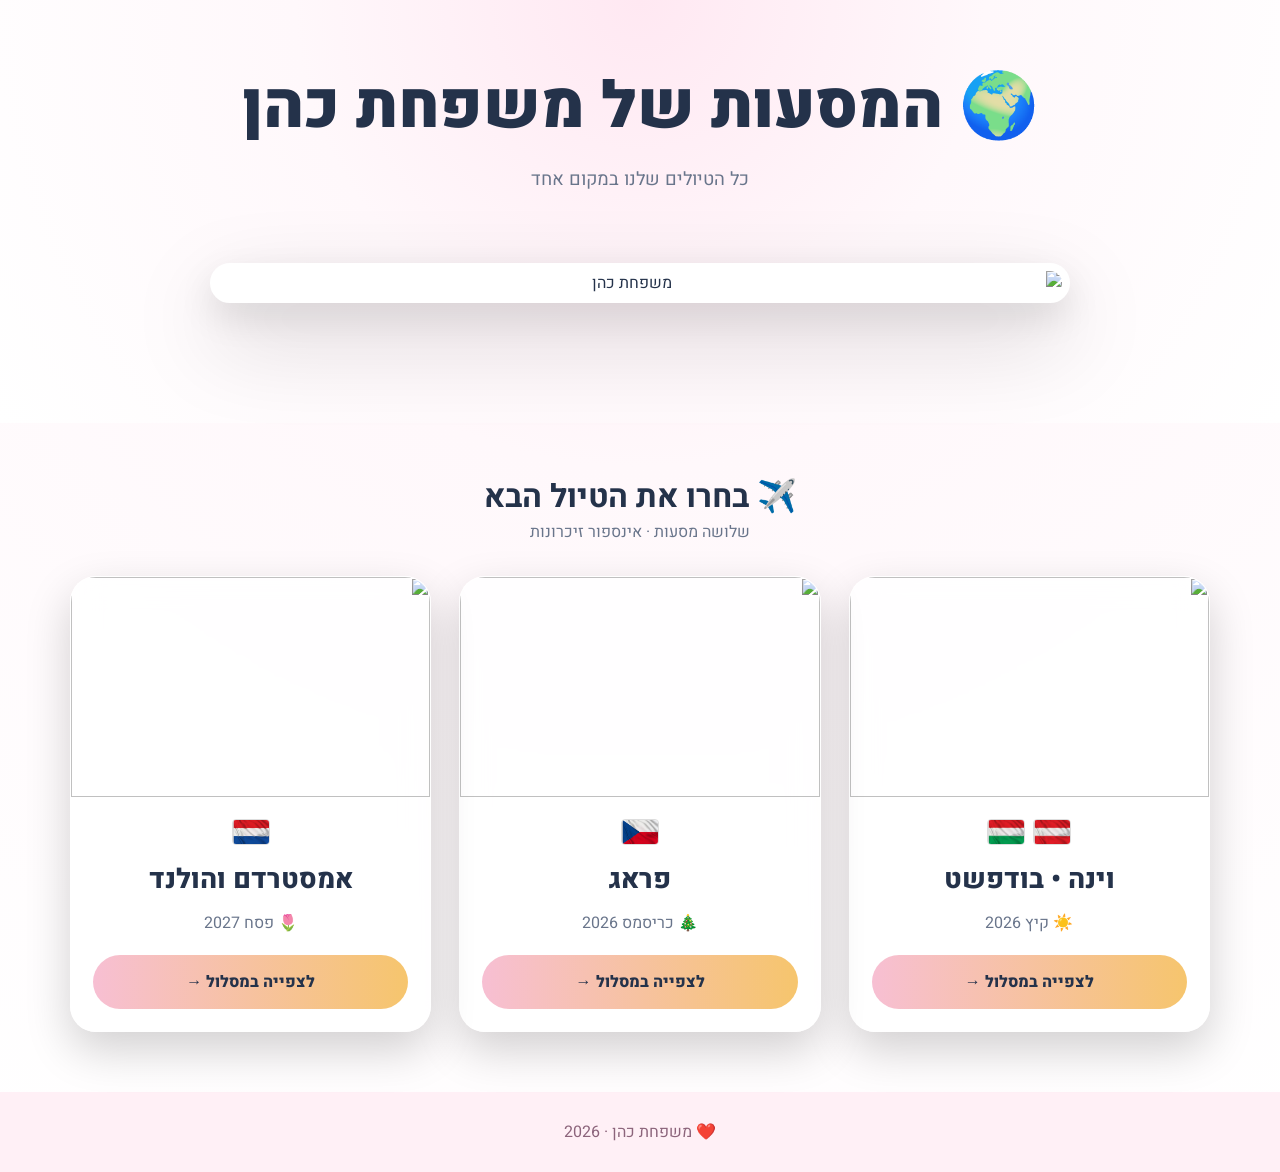
==== index.html @ 1e126e55 "Update index.html" ====
<!DOCTYPE html>
<html lang="he" dir="rtl">
<head>
<meta charset="UTF-8">
<meta name="viewport" content="width=device-width,initial-scale=1">
<title>המסעות של משפחת כהן</title>
<link rel="preconnect" href="https://fonts.googleapis.com">
<link rel="preconnect" href="https://fonts.gstatic.com" crossorigin>
<link href="https://fonts.googleapis.com/css2?family=Heebo:wght@300;400;600;700;800;900&display=swap" rel="stylesheet">
<style>
:root{
--pink:#f7bfd3;--gold:#f6c56d;--navy:#24324a;--muted:#69758b;
--shadow:0 18px 45px rgba(0,0,0,.18);--radius:26px;
}
*{margin:0;padding:0;box-sizing:border-box}
body{
font-family:Heebo,sans-serif;
background:radial-gradient(circle at top,#ffe7f1 0,#fff8fb 35%,#fff 100%);
color:var(--navy);
}
img{display:block;max-width:100%}
a{text-decoration:none;color:inherit}

.hero{
    padding:60px 20px 20px;
    background:
    radial-gradient(circle at top,#ffe8f2 0%,#fff8fb 45%,#ffffff 100%);
    text-align:center;
}

.heroContent{
    margin-bottom:35px;
}

.heroContent h1{
    font-size:clamp(2.4rem,5vw,4rem);
    font-weight:900;
    color:#24324a;
}

.heroContent p{
    margin-top:12px;
    font-size:1.15rem;
    color:#69758b;
}

.heroPhoto{

    width:min(860px,90%);
    margin:70px auto 100px;

    border-radius:34px;
    overflow:hidden;

    background:#fff;
    border:8px solid #fff;

    box-shadow:
        0 15px 35px rgba(0,0,0,.10),
        0 35px 90px rgba(0,0,0,.18);

    animation:floatHero 8s ease-in-out infinite;

    transition:
        transform .4s ease,
        box-shadow .4s ease;
}

.heroPhoto:hover{

    transform:translateY(-4px) scale(1.01);
    
    box-shadow:
        0 20px 45px rgba(0,0,0,.12),
        0 45px 110px rgba(0,0,0,.22);

}

.heroPhoto img{
    display:block;
    width:100%;
    height:auto;
}

@keyframes floatHero{

0%{
    transform:translateY(0) scale(1);
}

50%{
    transform:translateY(-10px) scale(1.015);
}

100%{
    transform:translateY(0) scale(1);
}

}
main{
    max-width:1180px;
    margin:50px auto 60px;
    padding:0 20px;
}
.intro{text-align:center;margin-bottom:32px}
.intro h2{font-size:2rem}
.intro p{color:var(--muted)}
.grid{
display:grid;
grid-template-columns:repeat(auto-fit,minmax(310px,1fr));
gap:28px;
}
.card{
background:rgba(255,255,255,.82);
backdrop-filter:blur(14px);
border:1px solid rgba(255,255,255,.7);
border-radius:var(--radius);
overflow:hidden;
box-shadow:var(--shadow);
transition:.35s;
}
.card:hover{transform:translateY(-10px) scale(1.02)}
.cover{height:220px;overflow:hidden}
.cover img{width:100%;height:100%;object-fit:cover;transition:.45s}
.card:hover .cover img{transform:scale(1.08)}
.content{padding:22px}
.flags{display:flex;justify-content:center;gap:8px;margin-bottom:14px}
.flags img{width:38px;height:26px;border:1px solid #ddd;border-radius:4px}
.title{text-align:center;font-size:1.7rem;font-weight:800}
.season{text-align:center;color:var(--muted);margin:12px 0 20px}
.btn{
display:block;
text-align:center;
padding:15px;
border-radius:999px;
background:linear-gradient(90deg,var(--pink),var(--gold));
font-weight:800;
transition:.25s;
}
.card:hover .btn{transform:scale(1.04)}
footer{text-align:center;padding:28px;background:#fff0f6;color:#8c647b}
@media(max-width:700px){
.hero{aspect-ratio:auto;height:60vh;min-height:340px}
.hero img{object-fit:cover;object-position:center top}
.heroContent{margin-top:80px}
}
</style>
</head>
<body>
<header class="hero">

  <div class="heroContent">
    <h1>🌍 המסעות של משפחת כהן</h1>
    <p>כל הטיולים שלנו במקום אחד</p>
  </div>

  <div class="heroPhoto">
    <img src="hero-family.png" alt="משפחת כהן">
  </div>

</header>

<main>
<div class="intro">
<h2>✈️ בחרו את הטיול הבא</h2>
<p>שלושה מסעות · אינספור זיכרונות</p>
</div>

<div class="grid">

<a class="card" href="https://avcohn.github.io/Avcohn/Summer26/" target="_blank">
<div class="cover"><img src="https://images.unsplash.com/photo-1516550893923-42d28e5677af?auto=format&fit=crop&w=1400&q=80"></div>
<div class="content">
<div class="flags">
<img src="at.png" alt="Austria">
<img src="hu.png" alt="Hungary">
</div>
<div class="title">וינה • בודפשט</div>
<div class="season">☀️ קיץ 2026</div>
<div class="btn">לצפייה במסלול →</div>
</div>
</a>

<a class="card" href="https://avcohn.github.io/Avcohn/Xmas26/" target="_blank">
<div class="cover"><img src="https://images.unsplash.com/photo-1519677100203-a0e668c92439?auto=format&fit=crop&w=1400&q=80"></div>
<div class="content">
<div class="flags"><img src="cz.png" alt="Czechia"></div>
<div class="title">פראג</div>
<div class="season">🎄 כריסמס 2026</div>
<div class="btn">לצפייה במסלול →</div>
</div>
</a>

<a class="card" href="https://avcohn.github.io/Avcohn/Passover27/" target="_blank">
<div class="cover"><img src="https://images.unsplash.com/photo-1534351590666-13e3e96b5017?auto=format&fit=crop&w=1400&q=80"></div>
<div class="content">
<div class="flags"><img src="nl.png" alt="Netherlands"></div>
<div class="title">אמסטרדם והולנד</div>
<div class="season">🌷 פסח 2027</div>
<div class="btn">לצפייה במסלול →</div>
</div>
</a>

</div>
</main>
<footer>❤️ משפחת כהן · 2026</footer>
</body>
</html>
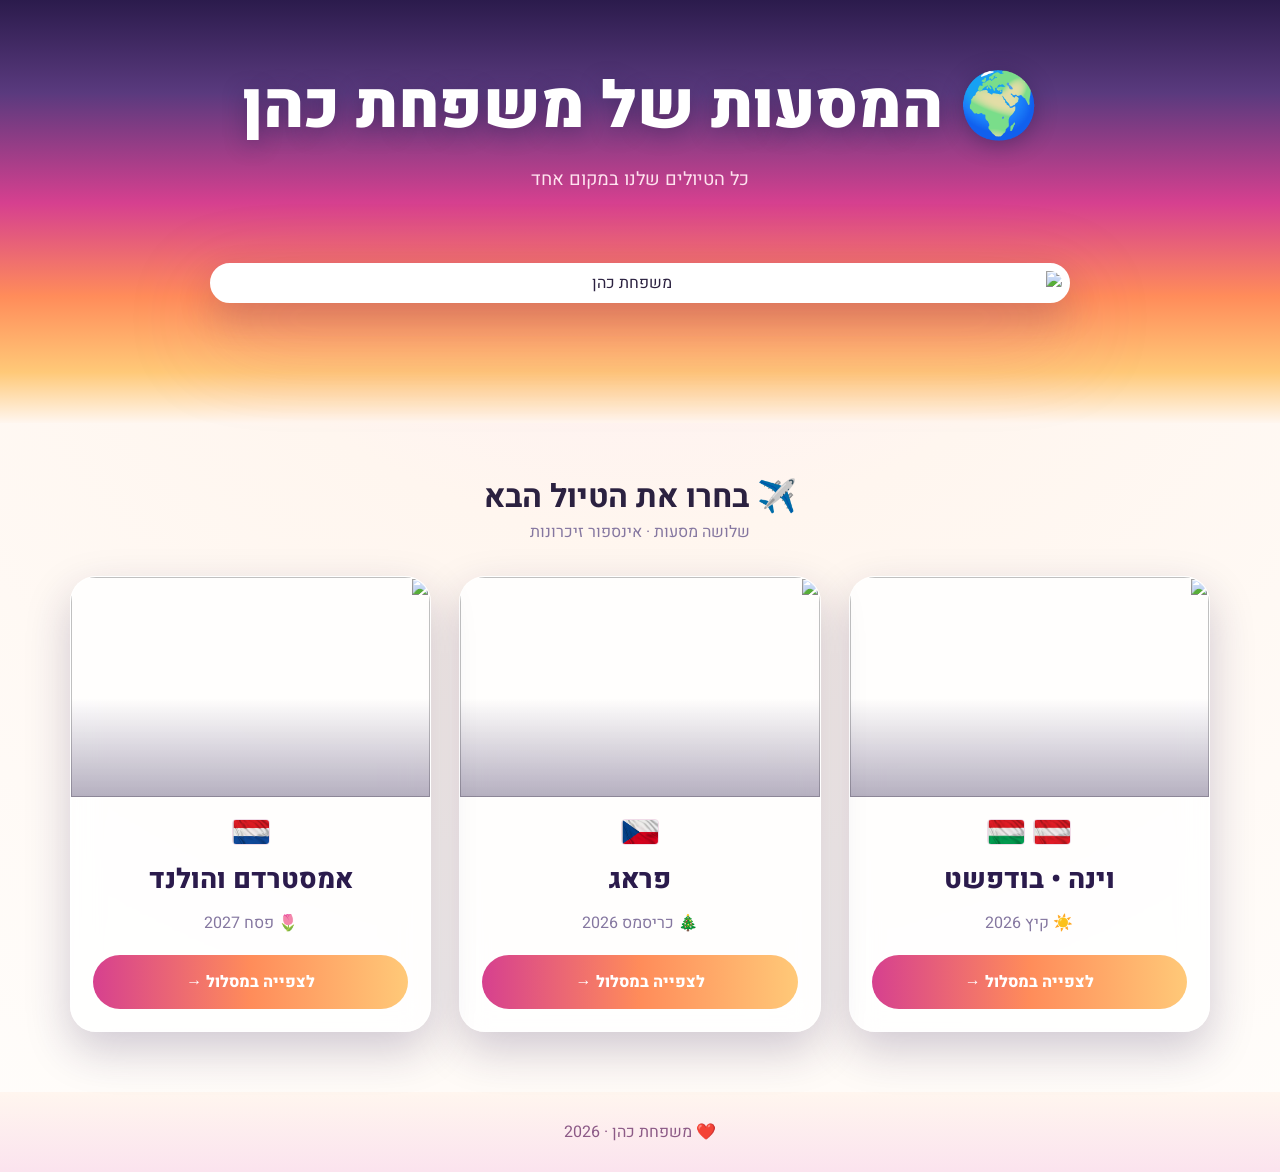
==== commit bfdc57ef: "Update index.html" ====
--- a/index.html
+++ b/index.html
@@ -9,140 +9,171 @@
 <link href="https://fonts.googleapis.com/css2?family=Heebo:wght@300;400;600;700;800;900&display=swap" rel="stylesheet">
 <style>
 :root{
---pink:#f7bfd3;--gold:#f6c56d;--navy:#24324a;--muted:#69758b;
---shadow:0 18px 45px rgba(0,0,0,.18);--radius:26px;
+  /* sunset-over-ocean palette */
+  --sky-indigo:#2b1b4c;
+  --sky-purple:#5a3a7e;
+  --magenta:#d6408f;
+  --pink:#f19bc4;
+  --sunset-orange:#ff8c5a;
+  --gold:#ffc978;
+  --ocean-deep:#241a3d;
+  --navy:#2b2140;
+  --muted:#8577a0;
+  --shadow:0 18px 45px rgba(43,27,76,.22);
+  --radius:26px;
 }
 *{margin:0;padding:0;box-sizing:border-box}
 body{
-font-family:Heebo,sans-serif;
-background:radial-gradient(circle at top,#ffe7f1 0,#fff8fb 35%,#fff 100%);
-color:var(--navy);
+  font-family:Heebo,sans-serif;
+  background:
+    radial-gradient(circle at top,#fdeaf4 0,#fff6ef 40%,#fffdfb 100%);
+  color:var(--navy);
 }
 img{display:block;max-width:100%}
 a{text-decoration:none;color:inherit}
 
 .hero{
-    padding:60px 20px 20px;
-    background:
-    radial-gradient(circle at top,#ffe8f2 0%,#fff8fb 45%,#ffffff 100%);
-    text-align:center;
+  padding:60px 20px 20px;
+  background:
+    linear-gradient(180deg,
+      var(--sky-indigo) 0%,
+      var(--sky-purple) 22%,
+      var(--magenta) 48%,
+      var(--sunset-orange) 70%,
+      var(--gold) 88%,
+      #fff6ef 100%);
+  text-align:center;
 }
 
 .heroContent{
-    margin-bottom:35px;
+  margin-bottom:35px;
 }
 
 .heroContent h1{
-    font-size:clamp(2.4rem,5vw,4rem);
-    font-weight:900;
-    color:#24324a;
+  font-size:clamp(2.4rem,5vw,4rem);
+  font-weight:900;
+  color:#fff;
+  text-shadow:0 4px 22px rgba(43,27,76,.45);
 }
 
 .heroContent p{
-    margin-top:12px;
-    font-size:1.15rem;
-    color:#69758b;
+  margin-top:12px;
+  font-size:1.15rem;
+  color:#ffe3ef;
 }
 
 .heroPhoto{
-
-    width:min(860px,90%);
-    margin:70px auto 100px;
-
-    border-radius:34px;
-    overflow:hidden;
-
-    background:#fff;
-    border:8px solid #fff;
-
-    box-shadow:
-        0 15px 35px rgba(0,0,0,.10),
-        0 35px 90px rgba(0,0,0,.18);
-
-    animation:floatHero 8s ease-in-out infinite;
-
-    transition:
-        transform .4s ease,
-        box-shadow .4s ease;
+  width:min(860px,90%);
+  margin:70px auto 100px;
+
+  border-radius:34px;
+  overflow:hidden;
+
+  background:#fff;
+  border:8px solid #fff;
+
+  box-shadow:
+    0 15px 35px rgba(43,27,76,.18),
+    0 35px 90px rgba(214,64,143,.28);
+
+  animation:floatHero 8s ease-in-out infinite;
+
+  transition:
+    transform .4s ease,
+    box-shadow .4s ease;
+
+  cursor:pointer;
 }
 
 .heroPhoto:hover{
-
-    transform:translateY(-4px) scale(1.01);
-    
-    box-shadow:
-        0 20px 45px rgba(0,0,0,.12),
-        0 45px 110px rgba(0,0,0,.22);
-
+  transform:
+    translateY(-8px)
+    scale(1.02)
+    rotate(-0.3deg);
+
+  box-shadow:
+    0 25px 55px rgba(43,27,76,.22),
+    0 55px 130px rgba(214,64,143,.32);
 }
 
 .heroPhoto img{
-    display:block;
-    width:100%;
-    height:auto;
+  display:block;
+  width:100%;
+  height:auto;
 }
 
 @keyframes floatHero{
-
-0%{
+  0%{
     transform:translateY(0) scale(1);
-}
-
-50%{
+  }
+  50%{
     transform:translateY(-10px) scale(1.015);
-}
-
-100%{
+  }
+  100%{
     transform:translateY(0) scale(1);
-}
-
-}
+  }
+}
+
 main{
-    max-width:1180px;
-    margin:50px auto 60px;
-    padding:0 20px;
+  max-width:1180px;
+  margin:50px auto 60px;
+  padding:0 20px;
 }
 .intro{text-align:center;margin-bottom:32px}
 .intro h2{font-size:2rem}
 .intro p{color:var(--muted)}
 .grid{
-display:grid;
-grid-template-columns:repeat(auto-fit,minmax(310px,1fr));
-gap:28px;
+  display:grid;
+  grid-template-columns:repeat(auto-fit,minmax(310px,1fr));
+  gap:28px;
 }
 .card{
-background:rgba(255,255,255,.82);
-backdrop-filter:blur(14px);
-border:1px solid rgba(255,255,255,.7);
-border-radius:var(--radius);
-overflow:hidden;
-box-shadow:var(--shadow);
-transition:.35s;
-}
-.card:hover{transform:translateY(-10px) scale(1.02)}
-.cover{height:220px;overflow:hidden}
+  background:rgba(255,255,255,.82);
+  backdrop-filter:blur(14px);
+  border:1px solid rgba(255,255,255,.7);
+  border-radius:var(--radius);
+  overflow:hidden;
+  box-shadow:var(--shadow);
+  transition:.35s;
+}
+.card:hover{
+  transform:translateY(-10px) scale(1.02);
+  box-shadow:0 24px 60px rgba(214,64,143,.28);
+}
+.cover{height:220px;overflow:hidden;position:relative}
+.cover::after{
+  content:"";
+  position:absolute;inset:0;
+  background:linear-gradient(180deg,rgba(43,27,76,0) 55%,rgba(43,27,76,.35) 100%);
+}
 .cover img{width:100%;height:100%;object-fit:cover;transition:.45s}
 .card:hover .cover img{transform:scale(1.08)}
 .content{padding:22px}
 .flags{display:flex;justify-content:center;gap:8px;margin-bottom:14px}
-.flags img{width:38px;height:26px;border:1px solid #ddd;border-radius:4px}
-.title{text-align:center;font-size:1.7rem;font-weight:800}
+.flags img{width:38px;height:26px;border:1px solid #f0dbe8;border-radius:4px}
+.title{text-align:center;font-size:1.7rem;font-weight:800;color:var(--sky-indigo)}
 .season{text-align:center;color:var(--muted);margin:12px 0 20px}
 .btn{
-display:block;
-text-align:center;
-padding:15px;
-border-radius:999px;
-background:linear-gradient(90deg,var(--pink),var(--gold));
-font-weight:800;
-transition:.25s;
+  display:block;
+  text-align:center;
+  padding:15px;
+  border-radius:999px;
+  background:linear-gradient(90deg,var(--magenta),var(--sunset-orange),var(--gold));
+  color:#fff;
+  font-weight:800;
+  transition:.25s;
 }
 .card:hover .btn{transform:scale(1.04)}
-footer{text-align:center;padding:28px;background:#fff0f6;color:#8c647b}
+footer{
+  text-align:center;
+  padding:28px;
+  background:linear-gradient(180deg,#fff6ef,#fbe3ee);
+  color:#8c5a86;
+}
 @media(max-width:700px){
-.hero{aspect-ratio:auto;height:60vh;min-height:340px}
-.hero img{object-fit:cover;object-position:center top}
-.heroContent{margin-top:80px}
+  .hero{aspect-ratio:auto;height:60vh;min-height:340px}
+  .hero img{object-fit:cover;object-position:center top}
+  .heroContent{margin-top:80px}
 }
 </style>
 </head>
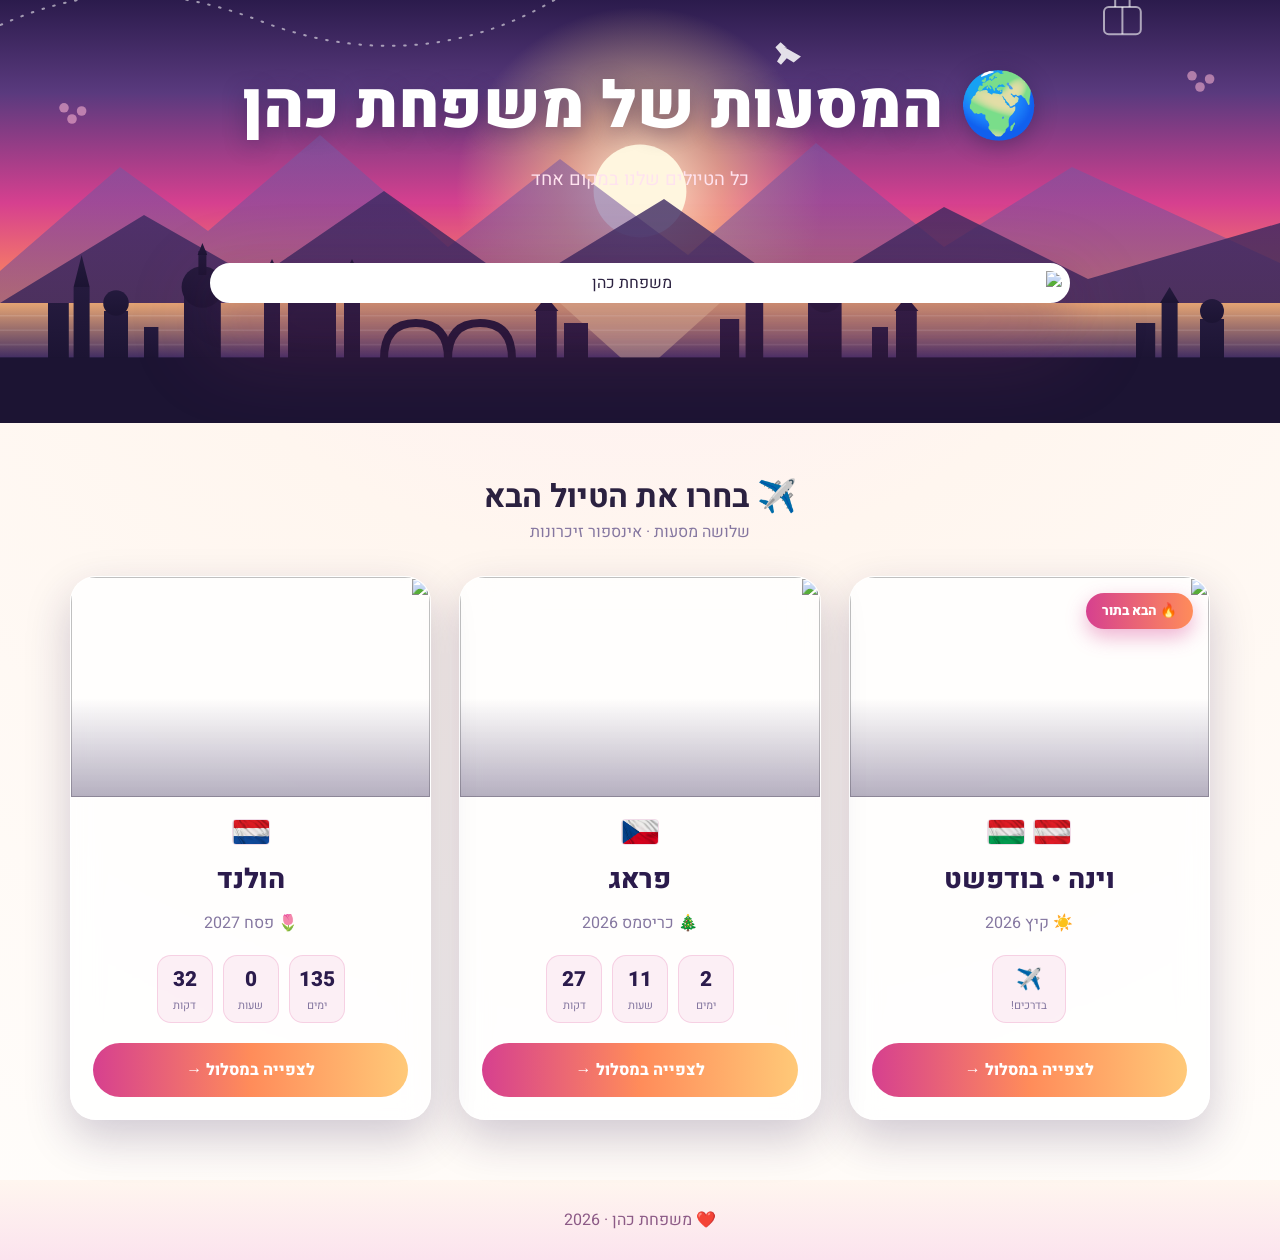
==== commit 1603a581: "Update index.html" ====
--- a/index.html
+++ b/index.html
@@ -33,6 +33,7 @@
 a{text-decoration:none;color:inherit}
 
 .hero{
+  position:relative;
   padding:60px 20px 20px;
   background:
     linear-gradient(180deg,
@@ -43,7 +44,18 @@
       var(--gold) 88%,
       #fff6ef 100%);
   text-align:center;
-}
+  overflow:hidden;
+}
+
+.heroScene{
+  position:absolute;
+  inset:0;
+  width:100%;
+  height:100%;
+  z-index:0;
+}
+
+.heroContent,.heroPhoto{position:relative;z-index:1}
 
 .heroContent{
   margin-bottom:35px;
@@ -148,11 +160,61 @@
 }
 .cover img{width:100%;height:100%;object-fit:cover;transition:.45s}
 .card:hover .cover img{transform:scale(1.08)}
+
+.nextBadge{
+  position:absolute;
+  top:16px;
+  right:16px;
+  z-index:2;
+  display:flex;
+  align-items:center;
+  gap:6px;
+  padding:8px 16px;
+  border-radius:999px;
+  background:linear-gradient(90deg,var(--magenta),var(--sunset-orange));
+  color:#fff;
+  font-weight:800;
+  font-size:.85rem;
+  box-shadow:0 8px 20px rgba(214,64,143,.4);
+  animation:pulseBadge 2.2s ease-in-out infinite;
+}
+@keyframes pulseBadge{
+  0%,100%{transform:scale(1)}
+  50%{transform:scale(1.06)}
+}
+
 .content{padding:22px}
 .flags{display:flex;justify-content:center;gap:8px;margin-bottom:14px}
 .flags img{width:38px;height:26px;border:1px solid #f0dbe8;border-radius:4px}
 .title{text-align:center;font-size:1.7rem;font-weight:800;color:var(--sky-indigo)}
 .season{text-align:center;color:var(--muted);margin:12px 0 20px}
+
+.countdown{
+  display:flex;
+  justify-content:center;
+  gap:10px;
+  margin:0 0 20px;
+}
+.countdown .unit{
+  min-width:56px;
+  text-align:center;
+  background:rgba(214,64,143,.08);
+  border:1px solid rgba(214,64,143,.18);
+  border-radius:14px;
+  padding:8px 4px;
+}
+.countdown .num{
+  display:block;
+  font-size:1.3rem;
+  font-weight:800;
+  color:var(--sky-indigo);
+}
+.countdown .lbl{
+  display:block;
+  font-size:.7rem;
+  color:var(--muted);
+  margin-top:2px;
+}
 .btn{
   display:block;
   text-align:center;
@@ -180,6 +242,119 @@
 <body>
 <header class="hero">
 
+<svg class="heroScene" viewBox="0 0 1600 620" preserveAspectRatio="xMidYMax slice" xmlns="http://www.w3.org/2000/svg">
+  <defs>
+    <radialGradient id="sunGlow" cx="50%" cy="50%" r="50%">
+      <stop offset="0%" stop-color="#fff6df" stop-opacity=".95"/>
+      <stop offset="45%" stop-color="#ffd98a" stop-opacity=".55"/>
+      <stop offset="100%" stop-color="#ffd98a" stop-opacity="0"/>
+    </radialGradient>
+    <linearGradient id="mtBack" x1="0" y1="0" x2="0" y2="1">
+      <stop offset="0%" stop-color="#7a5aa8"/>
+      <stop offset="100%" stop-color="#5a3a7e"/>
+    </linearGradient>
+    <linearGradient id="mtFront" x1="0" y1="0" x2="0" y2="1">
+      <stop offset="0%" stop-color="#3d2a63"/>
+      <stop offset="100%" stop-color="#2b1b4c"/>
+    </linearGradient>
+    <linearGradient id="lake" x1="0" y1="0" x2="0" y2="1">
+      <stop offset="0%" stop-color="#ffb877" stop-opacity=".85"/>
+      <stop offset="100%" stop-color="#3d2a63" stop-opacity=".9"/>
+    </linearGradient>
+    <linearGradient id="cityFade" x1="0" y1="0" x2="0" y2="1">
+      <stop offset="0%" stop-color="#241a3d"/>
+      <stop offset="100%" stop-color="#1c1433"/>
+    </linearGradient>
+  </defs>
+
+  <!-- sun -->
+  <circle cx="800" cy="330" r="230" fill="url(#sunGlow)"/>
+  <circle cx="800" cy="330" r="58" fill="#fff6df"/>
+
+  <!-- far mountains -->
+  <path d="M0,430 L150,300 260,380 400,260 560,400 700,290 860,410 1020,270 1180,400 1340,300 1600,420 L1600,620 0,620 Z" fill="url(#mtBack)" opacity=".55"/>
+
+  <!-- near mountains -->
+  <path d="M0,470 L180,360 320,440 480,330 650,450 830,340 1000,460 1180,350 1360,440 1600,370 1600,620 0,620 Z" fill="url(#mtFront)" opacity=".8"/>
+
+  <!-- lake band -->
+  <rect x="0" y="470" width="1600" height="70" fill="url(#lake)"/>
+  <path d="M700,470 L800,560 900,470 Z" fill="#ffdca6" opacity=".35"/>
+  <line x1="0" y1="486" x2="1600" y2="486" stroke="#fff" stroke-opacity=".12" stroke-width="2"/>
+  <line x1="0" y1="504" x2="1600" y2="504" stroke="#fff" stroke-opacity=".1" stroke-width="2"/>
+  <line x1="0" y1="522" x2="1600" y2="522" stroke="#fff" stroke-opacity=".08" stroke-width="2"/>
+
+  <!-- classic european city skyline silhouette -->
+  <g fill="url(#cityFade)">
+    <rect x="60" y="470" width="26" height="70"/>
+    <rect x="92" y="450" width="20" height="90"/>
+    <polygon points="102,410 92,450 112,450"/>
+    <rect x="130" y="480" width="30" height="60"/>
+    <circle cx="145" cy="470" r="16"/>
+    <rect x="180" y="500" width="18" height="40"/>
+    <!-- domed cathedral -->
+    <rect x="230" y="460" width="46" height="80"/>
+    <circle cx="253" cy="450" r="26"/>
+    <rect x="248" y="405" width="10" height="30"/>
+    <polygon points="253,395 247,410 259,410"/>
+    <!-- castle towers -->
+    <rect x="330" y="440" width="20" height="100"/>
+    <polygon points="340,415 328,440 352,440"/>
+    <rect x="360" y="460" width="60" height="80"/>
+    <rect x="430" y="440" width="20" height="100"/>
+    <polygon points="440,415 428,440 452,440"/>
+    <!-- bridge arches -->
+    <path d="M480,540 Q480,495 520,495 Q560,495 560,540 Q560,495 600,495 Q640,495 640,540" fill="none" stroke="#1c1433" stroke-width="10"/>
+    <!-- more rooftops -->
+    <rect x="670" y="480" width="26" height="60"/>
+    <polygon points="683,462 668,480 698,480"/>
+    <rect x="705" y="495" width="30" height="45"/>
+    <rect x="900" y="490" width="24" height="50"/>
+    <rect x="932" y="470" width="22" height="70"/>
+    <polygon points="943,450 930,470 956,470"/>
+    <!-- second domed roof, echo of first -->
+    <rect x="1010" y="470" width="42" height="70"/>
+    <circle cx="1031" cy="460" r="22"/>
+    <rect x="1027" y="422" width="8" height="24"/>
+    <rect x="1090" y="500" width="20" height="40"/>
+    <rect x="1120" y="480" width="26" height="60"/>
+    <polygon points="1133,462 1118,480 1148,480"/>
+    <rect x="1420" y="495" width="24" height="45"/>
+    <rect x="1452" y="470" width="20" height="70"/>
+    <polygon points="1462,450 1450,470 1474,470"/>
+    <rect x="1500" y="490" width="30" height="50"/>
+    <circle cx="1515" cy="480" r="15"/>
+  </g>
+  <rect x="0" y="538" width="1600" height="82" fill="#1c1433"/>
+
+  <!-- doodle flight path -->
+  <path id="flightPath" d="M120,150 C260,60 420,60 560,140 S820,220 980,150" fill="none" stroke="#ffffff" stroke-opacity=".55" stroke-width="2.5" stroke-dasharray="2 12" stroke-linecap="round"/>
+  <g transform="translate(0,0)">
+    <g transform="rotate(20 980 150)">
+      <path d="M980,150 l24,4 -6,10 -10,-2 -4,10 -6,-2 2,-10 -10,-6 4,-8 10,4Z" fill="#ffffff" fill-opacity=".85"/>
+    </g>
+    <animateMotion xlink:href="#flightPath" dur="14s" repeatCount="indefinite" rotate="auto"
+      path="M980,150 C820,220 560,140 420,60 260,60 120,150 120,150"/>
+  </g>
+
+  <!-- suitcase doodle -->
+  <g transform="translate(1380,90)" stroke="#ffffff" stroke-opacity=".6" stroke-width="2.5" fill="none">
+    <rect x="0" y="10" width="46" height="34" rx="6"/>
+    <path d="M14,10 v-8 a4,4 0 0 1 4,-4 h10 a4,4 0 0 1 4,4 v8"/>
+    <line x1="23" y1="10" x2="23" y2="44"/>
+  </g>
+
+  <!-- blossom accents -->
+  <g fill="#ffb9d6" fill-opacity=".55">
+    <circle cx="90" cy="240" r="6"/>
+    <circle cx="102" cy="230" r="6"/>
+    <circle cx="80" cy="226" r="6"/>
+    <circle cx="1500" cy="200" r="6"/>
+    <circle cx="1512" cy="190" r="6"/>
+    <circle cx="1490" cy="186" r="6"/>
+  </g>
+</svg>
+
   <div class="heroContent">
     <h1>🌍 המסעות של משפחת כהן</h1>
     <p>כל הטיולים שלנו במקום אחד</p>
@@ -200,7 +375,10 @@
 <div class="grid">
 
 <a class="card" href="https://avcohn.github.io/Avcohn/Summer26/" target="_blank">
-<div class="cover"><img src="https://images.unsplash.com/photo-1516550893923-42d28e5677af?auto=format&fit=crop&w=1400&q=80"></div>
+<div class="cover">
+<img src="https://images.unsplash.com/photo-1516550893923-42d28e5677af?auto=format&fit=crop&w=1400&q=80">
+<div class="nextBadge">🔥 הבא בתור</div>
+</div>
 <div class="content">
 <div class="flags">
 <img src="at.png" alt="Austria">
@@ -208,6 +386,7 @@
 </div>
 <div class="title">וינה • בודפשט</div>
 <div class="season">☀️ קיץ 2026</div>
+<div class="countdown" data-flight="2026-08-20T06:00:00"></div>
 <div class="btn">לצפייה במסלול →</div>
 </div>
 </a>
@@ -218,6 +397,7 @@
 <div class="flags"><img src="cz.png" alt="Czechia"></div>
 <div class="title">פראג</div>
 <div class="season">🎄 כריסמס 2026</div>
+<div class="countdown" data-flight="2026-12-08T17:25:00"></div>
 <div class="btn">לצפייה במסלול →</div>
 </div>
 </a>
@@ -226,8 +406,9 @@
 <div class="cover"><img src="https://images.unsplash.com/photo-1534351590666-13e3e96b5017?auto=format&fit=crop&w=1400&q=80"></div>
 <div class="content">
 <div class="flags"><img src="nl.png" alt="Netherlands"></div>
-<div class="title">אמסטרדם והולנד</div>
+<div class="title">הולנד</div>
 <div class="season">🌷 פסח 2027</div>
+<div class="countdown" data-flight="2027-04-20T06:30:00"></div>
 <div class="btn">לצפייה במסלול →</div>
 </div>
 </a>
@@ -235,5 +416,35 @@
 </div>
 </main>
 <footer>❤️ משפחת כהן · 2026</footer>
+
+<script>
+function updateCountdowns(){
+  const now = new Date();
+  document.querySelectorAll('.countdown').forEach(el=>{
+    const target = new Date(el.dataset.flight);
+    let diff = target - now;
+
+    if(diff <= 0){
+      el.innerHTML = '<div class="unit" style="min-width:auto;padding:8px 18px"><span class="num">✈️</span><span class="lbl">בדרכים!</span></div>';
+      return;
+    }
+
+    const day = 1000*60*60*24;
+    const days = Math.floor(diff/day);
+    diff -= days*day;
+    const hours = Math.floor(diff/(1000*60*60));
+    diff -= hours*(1000*60*60);
+    const mins = Math.floor(diff/(1000*60));
+
+    el.innerHTML = `
+      <div class="unit"><span class="num">${days}</span><span class="lbl">ימים</span></div>
+      <div class="unit"><span class="num">${hours}</span><span class="lbl">שעות</span></div>
+      <div class="unit"><span class="num">${mins}</span><span class="lbl">דקות</span></div>
+    `;
+  });
+}
+updateCountdowns();
+setInterval(updateCountdowns, 60000);
+</script>
 </body>
 </html>
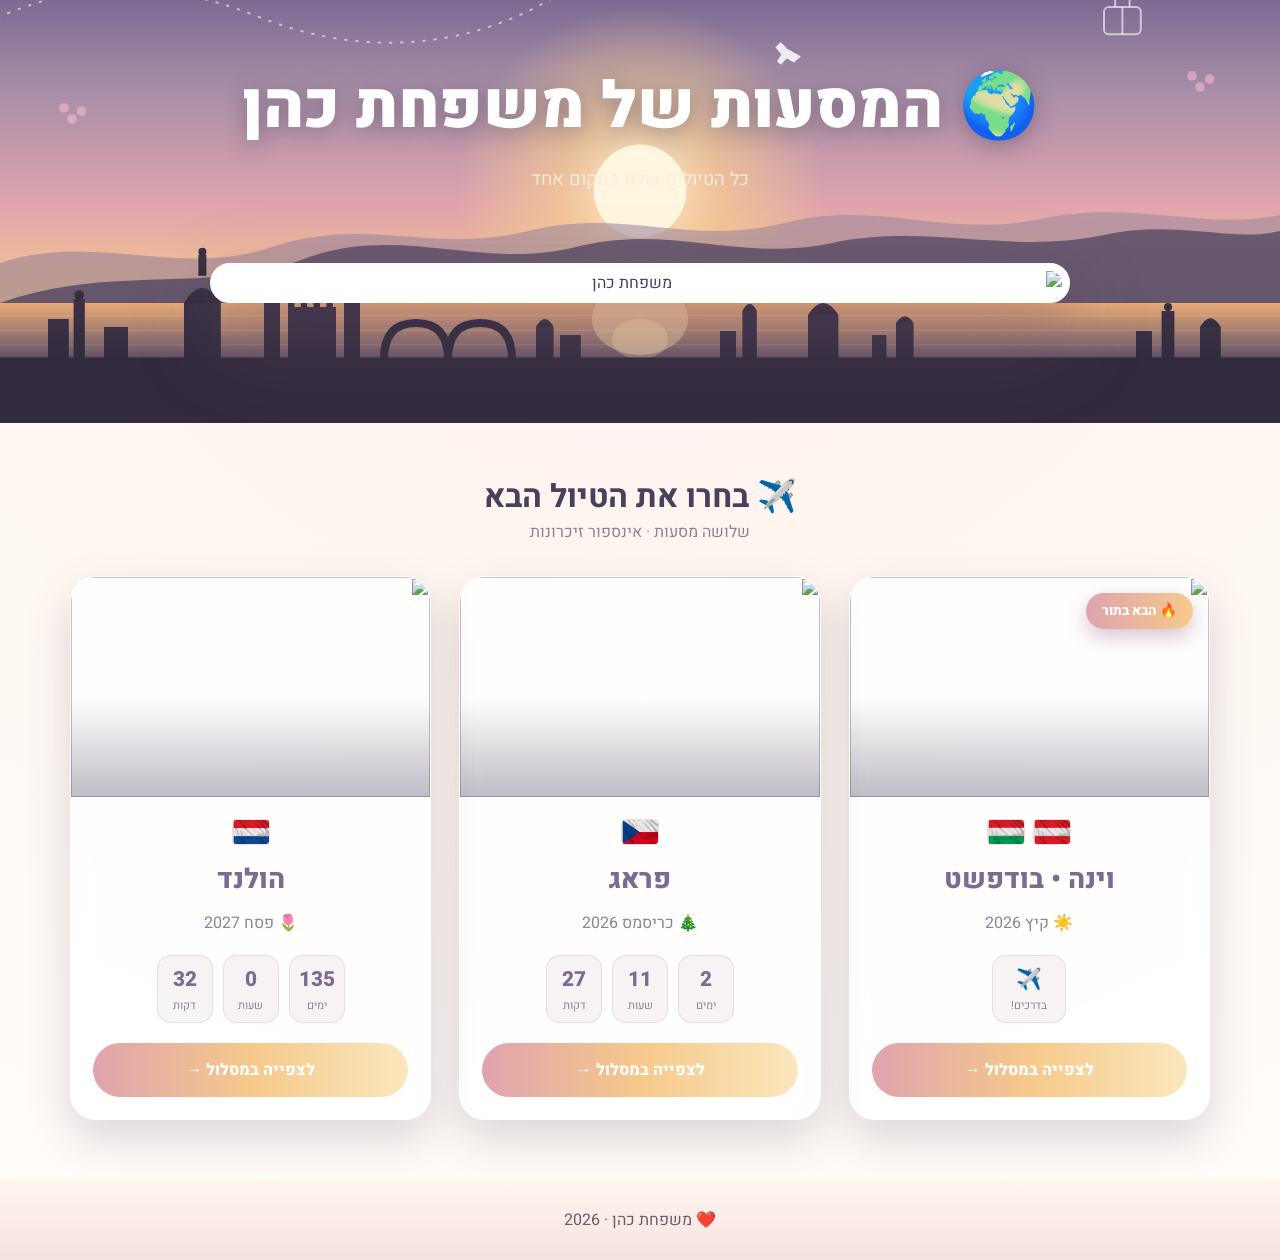
==== commit 4c0f9904: "Update index.html" ====
--- a/index.html
+++ b/index.html
@@ -9,17 +9,17 @@
 <link href="https://fonts.googleapis.com/css2?family=Heebo:wght@300;400;600;700;800;900&display=swap" rel="stylesheet">
 <style>
 :root{
-  /* sunset-over-ocean palette */
-  --sky-indigo:#2b1b4c;
-  --sky-purple:#5a3a7e;
-  --magenta:#d6408f;
-  --pink:#f19bc4;
-  --sunset-orange:#ff8c5a;
-  --gold:#ffc978;
-  --ocean-deep:#241a3d;
-  --navy:#2b2140;
-  --muted:#8577a0;
-  --shadow:0 18px 45px rgba(43,27,76,.22);
+  /* palette matched to the hero family photo */
+  --sky-indigo:#7d6a93;
+  --sky-purple:#a98fa8;
+  --magenta:#e0a3ae;
+  --pink:#f3c6b2;
+  --sunset-orange:#f6c98a;
+  --gold:#fbe7bd;
+  --ocean-deep:#4a3f5c;
+  --navy:#4a3f5c;
+  --muted:#8c8298;
+  --shadow:0 18px 45px rgba(74,63,92,.2);
   --radius:26px;
 }
 *{margin:0;padding:0;box-sizing:border-box}
@@ -65,13 +65,13 @@
   font-size:clamp(2.4rem,5vw,4rem);
   font-weight:900;
   color:#fff;
-  text-shadow:0 4px 22px rgba(43,27,76,.45);
+  text-shadow:0 4px 22px rgba(74,63,92,.45);
 }
 
 .heroContent p{
   margin-top:12px;
   font-size:1.15rem;
-  color:#ffe3ef;
+  color:#fdeadd;
 }
 
 .heroPhoto{
@@ -85,8 +85,8 @@
   border:8px solid #fff;
 
   box-shadow:
-    0 15px 35px rgba(43,27,76,.18),
-    0 35px 90px rgba(214,64,143,.28);
+    0 15px 35px rgba(74,63,92,.18),
+    0 35px 90px rgba(157,110,140,.28);
 
   animation:floatHero 8s ease-in-out infinite;
 
@@ -104,8 +104,8 @@
     rotate(-0.3deg);
 
   box-shadow:
-    0 25px 55px rgba(43,27,76,.22),
-    0 55px 130px rgba(214,64,143,.32);
+    0 25px 55px rgba(74,63,92,.22),
+    0 55px 130px rgba(157,110,140,.32);
 }
 
 .heroPhoto img{
@@ -150,13 +150,13 @@
 }
 .card:hover{
   transform:translateY(-10px) scale(1.02);
-  box-shadow:0 24px 60px rgba(214,64,143,.28);
+  box-shadow:0 24px 60px rgba(157,110,140,.28);
 }
 .cover{height:220px;overflow:hidden;position:relative}
 .cover::after{
   content:"";
   position:absolute;inset:0;
-  background:linear-gradient(180deg,rgba(43,27,76,0) 55%,rgba(43,27,76,.35) 100%);
+  background:linear-gradient(180deg,rgba(74,63,92,0) 55%,rgba(74,63,92,.35) 100%);
 }
 .cover img{width:100%;height:100%;object-fit:cover;transition:.45s}
 .card:hover .cover img{transform:scale(1.08)}
@@ -175,7 +175,7 @@
   color:#fff;
   font-weight:800;
   font-size:.85rem;
-  box-shadow:0 8px 20px rgba(214,64,143,.4);
+  box-shadow:0 8px 20px rgba(157,110,140,.4);
   animation:pulseBadge 2.2s ease-in-out infinite;
 }
 @keyframes pulseBadge{
@@ -198,8 +198,8 @@
 .countdown .unit{
   min-width:56px;
   text-align:center;
-  background:rgba(214,64,143,.08);
-  border:1px solid rgba(214,64,143,.18);
+  background:rgba(157,110,140,.08);
+  border:1px solid rgba(157,110,140,.18);
   border-radius:14px;
   padding:8px 4px;
 }
@@ -229,8 +229,8 @@
 footer{
   text-align:center;
   padding:28px;
-  background:linear-gradient(180deg,#fff6ef,#fbe3ee);
-  color:#8c5a86;
+  background:linear-gradient(180deg,#fff6ef,#f6e2e0);
+  color:#6b5a68;
 }
 @media(max-width:700px){
   .hero{aspect-ratio:auto;height:60vh;min-height:340px}
@@ -250,20 +250,20 @@
       <stop offset="100%" stop-color="#ffd98a" stop-opacity="0"/>
     </radialGradient>
     <linearGradient id="mtBack" x1="0" y1="0" x2="0" y2="1">
-      <stop offset="0%" stop-color="#7a5aa8"/>
-      <stop offset="100%" stop-color="#5a3a7e"/>
+      <stop offset="0%" stop-color="#9b86a0"/>
+      <stop offset="100%" stop-color="#6f5b7a"/>
     </linearGradient>
     <linearGradient id="mtFront" x1="0" y1="0" x2="0" y2="1">
-      <stop offset="0%" stop-color="#3d2a63"/>
-      <stop offset="100%" stop-color="#2b1b4c"/>
+      <stop offset="0%" stop-color="#5c4f68"/>
+      <stop offset="100%" stop-color="#4a3f5c"/>
     </linearGradient>
     <linearGradient id="lake" x1="0" y1="0" x2="0" y2="1">
       <stop offset="0%" stop-color="#ffb877" stop-opacity=".85"/>
-      <stop offset="100%" stop-color="#3d2a63" stop-opacity=".9"/>
+      <stop offset="100%" stop-color="#5c4f68" stop-opacity=".9"/>
     </linearGradient>
     <linearGradient id="cityFade" x1="0" y1="0" x2="0" y2="1">
-      <stop offset="0%" stop-color="#241a3d"/>
-      <stop offset="100%" stop-color="#1c1433"/>
+      <stop offset="0%" stop-color="#3a3244"/>
+      <stop offset="100%" stop-color="#322b3d"/>
     </linearGradient>
   </defs>
 
@@ -271,61 +271,61 @@
   <circle cx="800" cy="330" r="230" fill="url(#sunGlow)"/>
   <circle cx="800" cy="330" r="58" fill="#fff6df"/>
 
-  <!-- far mountains -->
-  <path d="M0,430 L150,300 260,380 400,260 560,400 700,290 860,410 1020,270 1180,400 1340,300 1600,420 L1600,620 0,620 Z" fill="url(#mtBack)" opacity=".55"/>
-
-  <!-- near mountains -->
-  <path d="M0,470 L180,360 320,440 480,330 650,450 830,340 1000,460 1180,350 1360,440 1600,370 1600,620 0,620 Z" fill="url(#mtFront)" opacity=".8"/>
+  <!-- far rolling hills -->
+  <path d="M0,420 C120,380 220,440 340,400 C460,360 540,410 660,380 C780,350 860,400 980,370 C1100,340 1180,390 1300,365 C1420,340 1500,380 1600,360 L1600,620 0,620 Z" fill="url(#mtBack)" opacity=".55"/>
+
+  <!-- near rolling hills -->
+  <path d="M0,470 C140,420 260,460 380,415 C500,370 600,430 720,400 C840,370 920,420 1040,395 C1160,370 1260,410 1380,385 C1470,365 1540,395 1600,380 L1600,620 0,620 Z" fill="url(#mtFront)" opacity=".85"/>
 
   <!-- lake band -->
   <rect x="0" y="470" width="1600" height="70" fill="url(#lake)"/>
-  <path d="M700,470 L800,560 900,470 Z" fill="#ffdca6" opacity=".35"/>
+  <ellipse cx="800" cy="490" rx="60" ry="45" fill="#f8d9a8" opacity=".4"/>
+  <ellipse cx="800" cy="515" rx="35" ry="25" fill="#f8d9a8" opacity=".3"/>
   <line x1="0" y1="486" x2="1600" y2="486" stroke="#fff" stroke-opacity=".12" stroke-width="2"/>
   <line x1="0" y1="504" x2="1600" y2="504" stroke="#fff" stroke-opacity=".1" stroke-width="2"/>
   <line x1="0" y1="522" x2="1600" y2="522" stroke="#fff" stroke-opacity=".08" stroke-width="2"/>
 
   <!-- classic european city skyline silhouette -->
   <g fill="url(#cityFade)">
-    <rect x="60" y="470" width="26" height="70"/>
-    <rect x="92" y="450" width="20" height="90"/>
-    <polygon points="102,410 92,450 112,450"/>
-    <rect x="130" y="480" width="30" height="60"/>
-    <circle cx="145" cy="470" r="16"/>
-    <rect x="180" y="500" width="18" height="40"/>
+    <rect x="60" y="490" width="26" height="50"/>
+    <rect x="92" y="465" width="14" height="75"/>
+    <circle cx="99" cy="460" r="6"/>
+    <rect x="130" y="500" width="30" height="40"/>
     <!-- domed cathedral -->
-    <rect x="230" y="460" width="46" height="80"/>
-    <circle cx="253" cy="450" r="26"/>
-    <rect x="248" y="405" width="10" height="30"/>
-    <polygon points="253,395 247,410 259,410"/>
-    <!-- castle towers -->
-    <rect x="330" y="440" width="20" height="100"/>
-    <polygon points="340,415 328,440 352,440"/>
-    <rect x="360" y="460" width="60" height="80"/>
-    <rect x="430" y="440" width="20" height="100"/>
-    <polygon points="440,415 428,440 452,440"/>
+    <rect x="230" y="470" width="46" height="70"/>
+    <path d="M230,470 Q253,432 276,470 Z" fill="url(#cityFade)"/>
+    <rect x="248" y="410" width="10" height="26"/>
+    <circle cx="253" cy="406" r="5"/>
+    <!-- castle with crenellations -->
+    <rect x="330" y="460" width="20" height="80"/>
+    <rect x="330" y="452" width="6" height="8"/><rect x="340" y="452" width="6" height="8"/><rect x="350" y="452" width="0" height="0"/>
+    <rect x="360" y="475" width="60" height="65"/>
+    <rect x="360" y="467" width="8" height="8"/><rect x="376" y="467" width="8" height="8"/><rect x="392" y="467" width="8" height="8"/><rect x="408" y="467" width="8" height="8"/>
+    <rect x="430" y="460" width="20" height="80"/>
+    <rect x="430" y="452" width="6" height="8"/><rect x="440" y="452" width="6" height="8"/>
     <!-- bridge arches -->
-    <path d="M480,540 Q480,495 520,495 Q560,495 560,540 Q560,495 600,495 Q640,495 640,540" fill="none" stroke="#1c1433" stroke-width="10"/>
-    <!-- more rooftops -->
-    <rect x="670" y="480" width="26" height="60"/>
-    <polygon points="683,462 668,480 698,480"/>
-    <rect x="705" y="495" width="30" height="45"/>
-    <rect x="900" y="490" width="24" height="50"/>
-    <rect x="932" y="470" width="22" height="70"/>
-    <polygon points="943,450 930,470 956,470"/>
-    <!-- second domed roof, echo of first -->
-    <rect x="1010" y="470" width="42" height="70"/>
-    <circle cx="1031" cy="460" r="22"/>
-    <rect x="1027" y="422" width="8" height="24"/>
-    <rect x="1090" y="500" width="20" height="40"/>
-    <rect x="1120" y="480" width="26" height="60"/>
-    <polygon points="1133,462 1118,480 1148,480"/>
-    <rect x="1420" y="495" width="24" height="45"/>
-    <rect x="1452" y="470" width="20" height="70"/>
-    <polygon points="1462,450 1450,470 1474,470"/>
-    <rect x="1500" y="490" width="30" height="50"/>
-    <circle cx="1515" cy="480" r="15"/>
+    <path d="M480,540 Q480,495 520,495 Q560,495 560,540 Q560,495 600,495 Q640,495 640,540" fill="none" stroke="#322b3d" stroke-width="10"/>
+    <!-- narrow gabled rowhouses -->
+    <rect x="670" y="500" width="22" height="40"/>
+    <path d="M670,500 Q681,480 692,500 Z"/>
+    <rect x="700" y="510" width="26" height="30"/>
+    <rect x="900" y="505" width="20" height="35"/>
+    <rect x="928" y="480" width="18" height="60"/>
+    <path d="M928,480 Q937,462 946,480 Z"/>
+    <!-- second smaller dome, echo of first -->
+    <rect x="1010" y="485" width="38" height="55"/>
+    <path d="M1010,485 Q1029,455 1048,485 Z"/>
+    <rect x="1025" y="435" width="8" height="20"/>
+    <rect x="1090" y="510" width="18" height="30"/>
+    <rect x="1120" y="495" width="22" height="45"/>
+    <path d="M1120,495 Q1131,478 1142,495 Z"/>
+    <rect x="1420" y="505" width="20" height="35"/>
+    <rect x="1452" y="480" width="16" height="60"/>
+    <circle cx="1460" cy="475" r="5"/>
+    <rect x="1500" y="500" width="26" height="40"/>
+    <path d="M1500,500 Q1513,478 1526,500 Z"/>
   </g>
-  <rect x="0" y="538" width="1600" height="82" fill="#1c1433"/>
+  <rect x="0" y="538" width="1600" height="82" fill="#322b3d"/>
 
   <!-- doodle flight path -->
   <path id="flightPath" d="M120,150 C260,60 420,60 560,140 S820,220 980,150" fill="none" stroke="#ffffff" stroke-opacity=".55" stroke-width="2.5" stroke-dasharray="2 12" stroke-linecap="round"/>
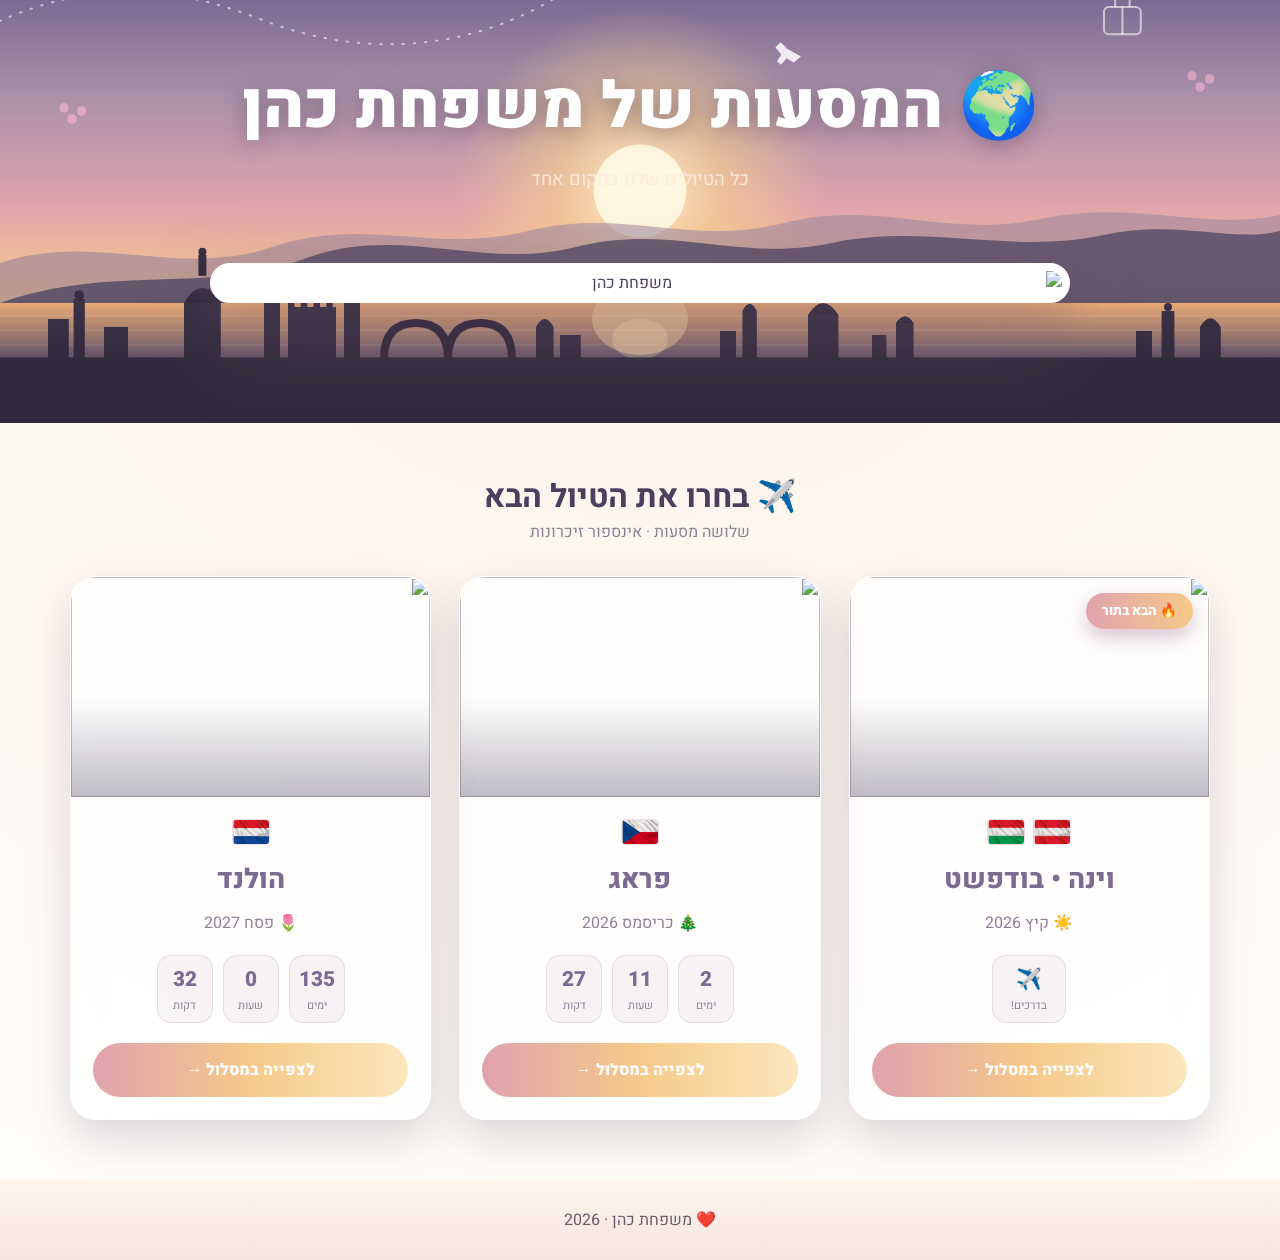
==== commit ce53efc4: "Update index.html" ====
--- a/index.html
+++ b/index.html
@@ -233,9 +233,9 @@
   color:#6b5a68;
 }
 @media(max-width:700px){
-  .hero{aspect-ratio:auto;height:60vh;min-height:340px}
-  .hero img{object-fit:cover;object-position:center top}
-  .heroContent{margin-top:80px}
+  .hero{padding:40px 16px 10px}
+  .heroContent{margin-bottom:24px}
+  .heroPhoto{margin:40px auto 60px}
 }
 </style>
 </head>
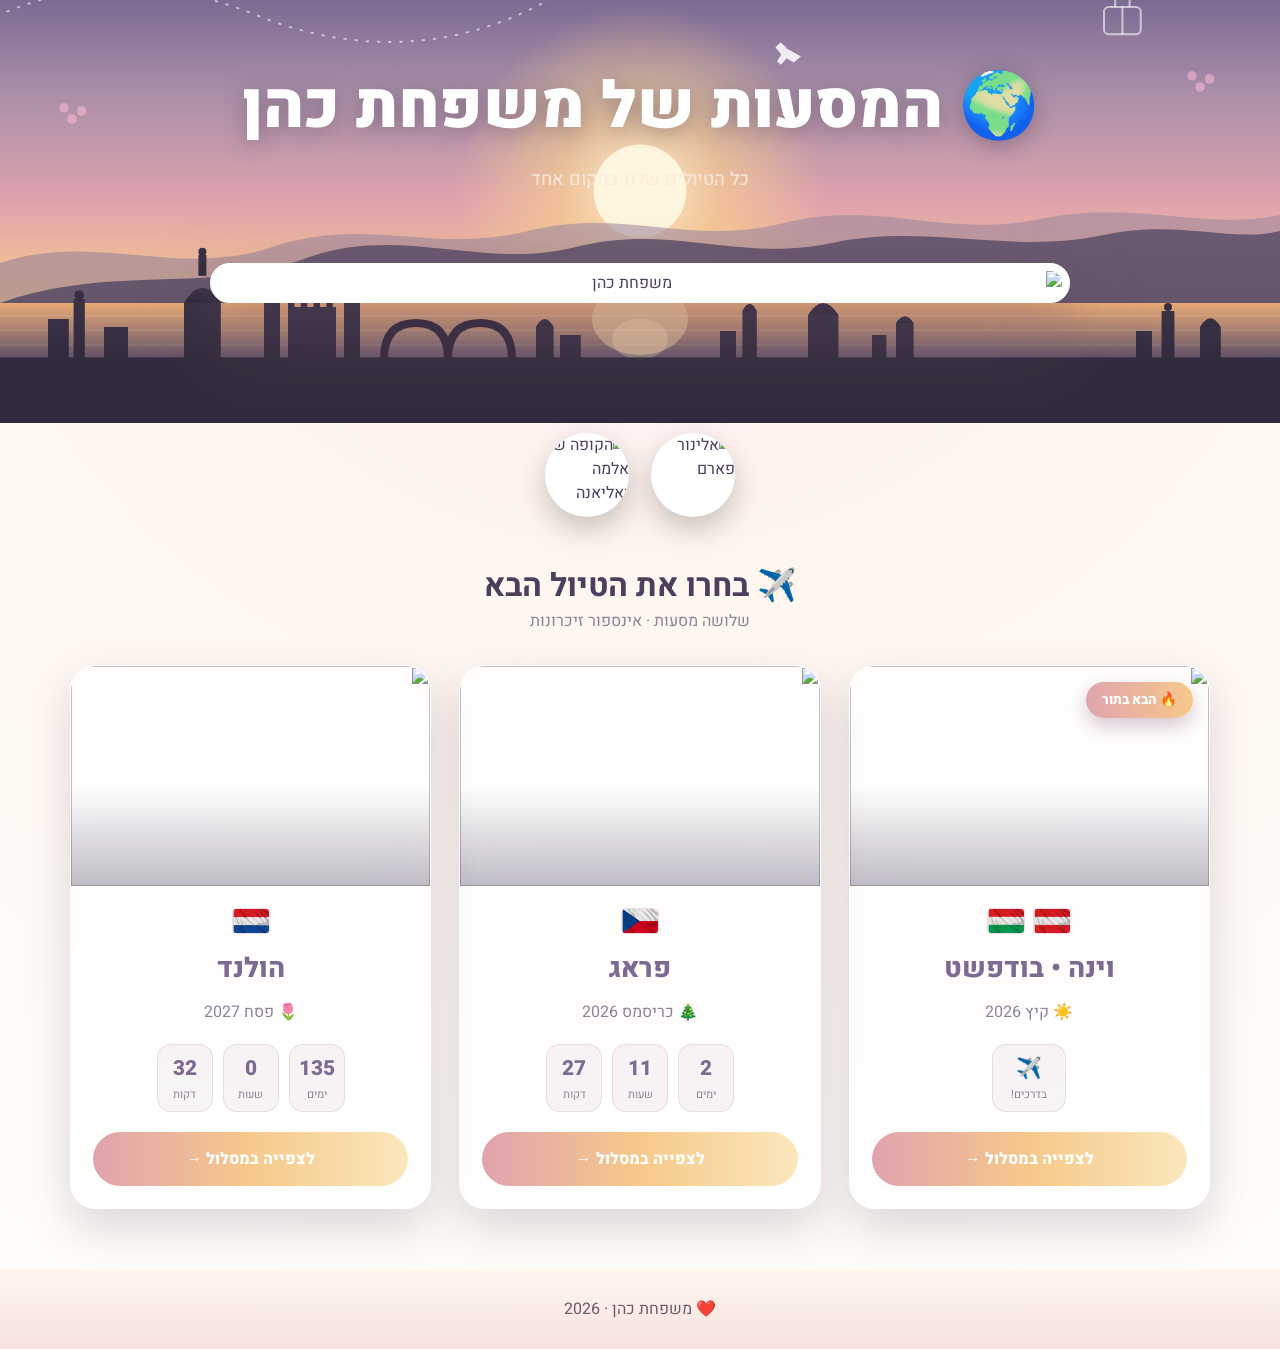
==== commit c43077d5: "Update index.html" ====
--- a/index.html
+++ b/index.html
@@ -237,6 +237,40 @@
   .heroContent{margin-bottom:24px}
   .heroPhoto{margin:40px auto 60px}
 }
+
+
+/* Center Quick Links */
+.quick-links{
+display:flex;
+justify-content:center;
+gap:22px;
+margin:-40px auto 45px;
+position:relative;
+z-index:20;
+}
+.quick-btn{
+width:84px;
+height:84px;
+border-radius:50%;
+background:#fff;
+display:flex;
+align-items:center;
+justify-content:center;
+overflow:hidden;
+box-shadow:0 12px 30px rgba(0,0,0,.22);
+transition:.3s;
+}
+.quick-btn:hover{
+transform:translateY(-6px) scale(1.08);
+box-shadow:0 18px 40px rgba(0,0,0,.3);
+}
+.quick-btn img{
+width:100%;
+height:100%;
+object-fit:cover;
+border-radius:50%;
+}
+
 </style>
 </head>
 <body>
@@ -367,6 +401,16 @@
 </header>
 
 <main>
+
+<div class="quick-links">
+<a class="quick-btn" href="https://avcohn.github.io/Avcohn/Pharm/" target="_blank" title="אלינור פארם">
+<img src="logoep.png" alt="אלינור פארם">
+</a>
+<a class="quick-btn" href="https://avcohn.github.io/Avcohn/GirlsCR/" target="_blank" title="הקופה של אלמה ואליאנה">
+<img src="logocg.png" alt="הקופה של אלמה ואליאנה">
+</a>
+</div>
+
 <div class="intro">
 <h2>✈️ בחרו את הטיול הבא</h2>
 <p>שלושה מסעות · אינספור זיכרונות</p>
@@ -446,5 +490,6 @@
 updateCountdowns();
 setInterval(updateCountdowns, 60000);
 </script>
+
 </body>
 </html>
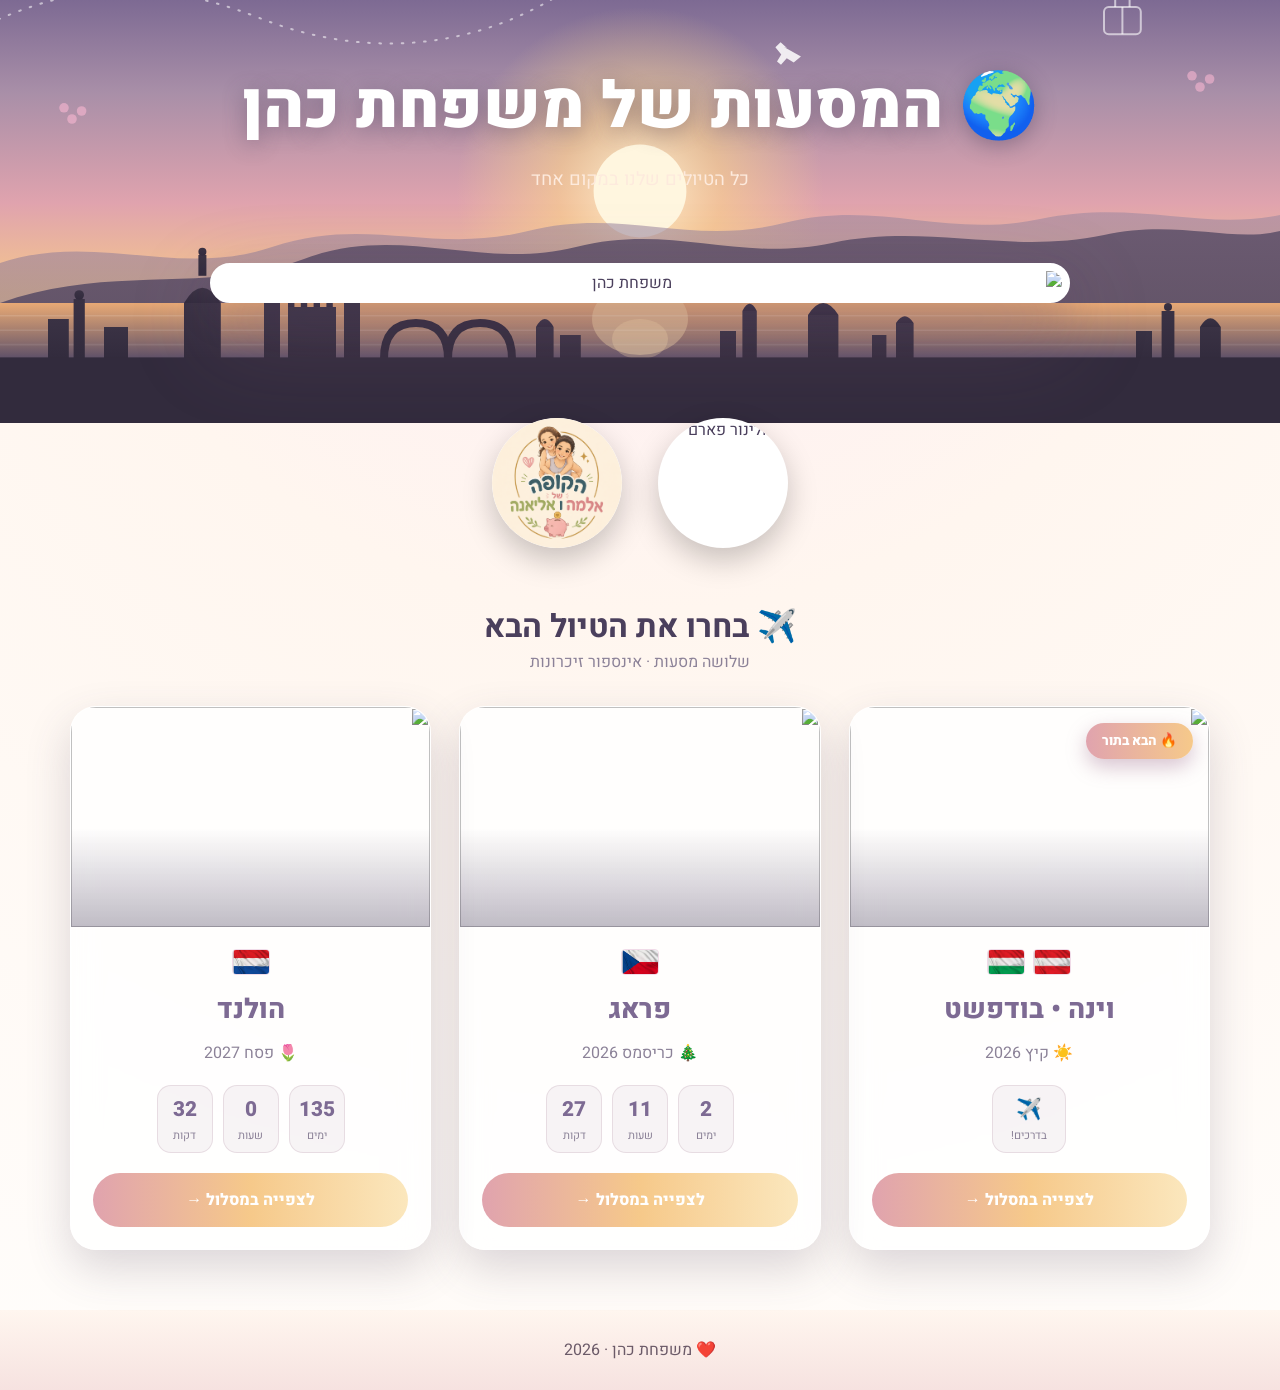
==== commit 138975a6: "Update index.html" ====
--- a/index.html
+++ b/index.html
@@ -243,14 +243,12 @@
 .quick-links{
 display:flex;
 justify-content:center;
-gap:22px;
-margin:-40px auto 45px;
+gap:36px;
+margin:-55px auto 55px;
 position:relative;
 z-index:20;
 }
-.quick-btn{
-width:84px;
-height:84px;
+.quick-btn{width:130px;height:130px;background:#fff;display:flex;align-items:center;justify-content:center;overflow:hidden;box-shadow:0 14px 36px rgba(0,0,0,.25);transition:.3s;
 border-radius:50%;
 background:#fff;
 display:flex;
@@ -261,7 +259,7 @@
 transition:.3s;
 }
 .quick-btn:hover{
-transform:translateY(-6px) scale(1.08);
+transform:translateY(-8px) scale(1.12);
 box-shadow:0 18px 40px rgba(0,0,0,.3);
 }
 .quick-btn img{
@@ -407,7 +405,7 @@
 <img src="logoep.png" alt="אלינור פארם">
 </a>
 <a class="quick-btn" href="https://avcohn.github.io/Avcohn/GirlsCR/" target="_blank" title="הקופה של אלמה ואליאנה">
-<img src="logocg.png" alt="הקופה של אלמה ואליאנה">
+<img src="logocr.png" alt="הקופה של אלמה ואליאנה">
 </a>
 </div>
 
